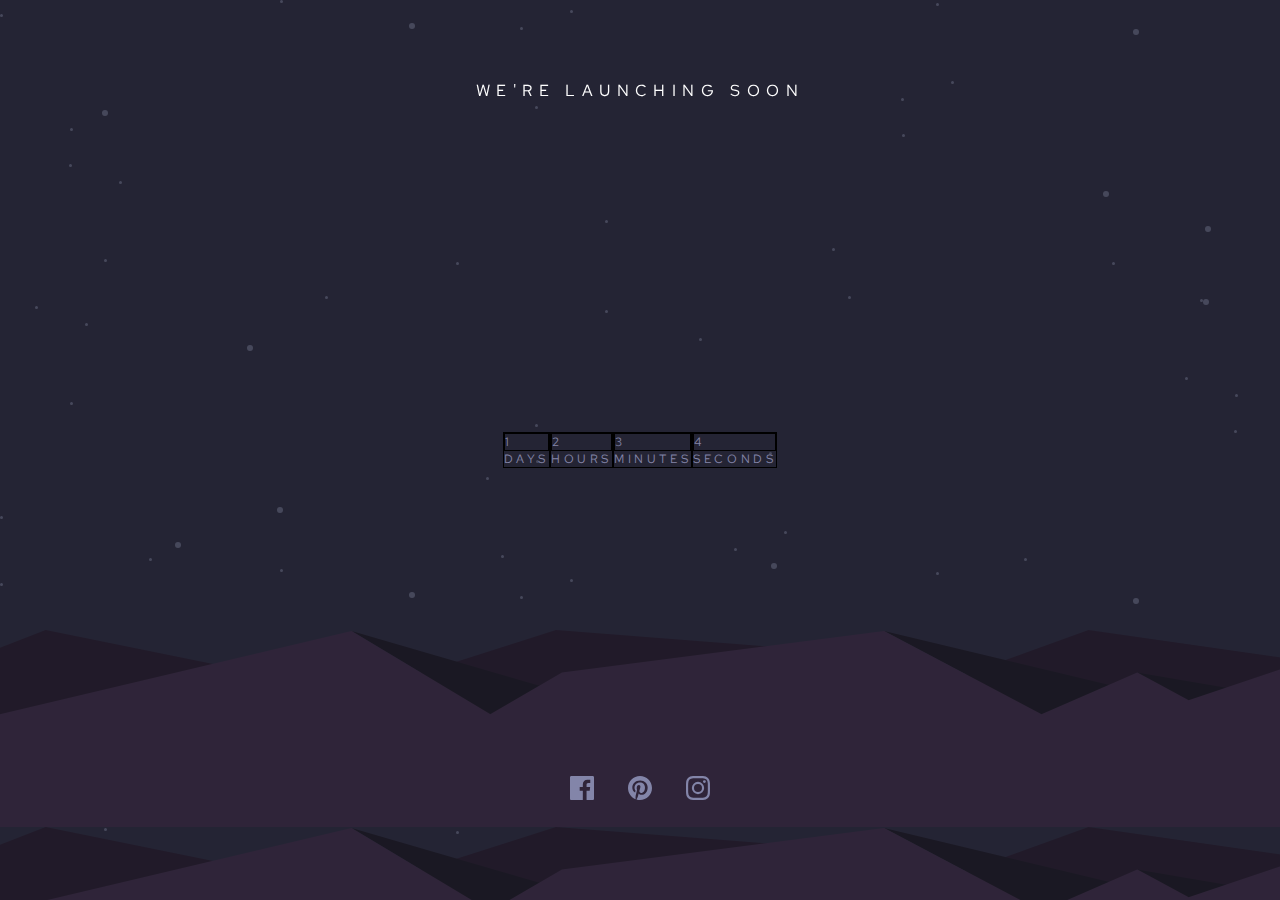
==== launch-countdown-timer/index.html @ 74305018 "html/css done" ====
<!DOCTYPE html>
<html lang="en">
<head>
  <meta charset="UTF-8">
  <meta name="viewport" content="width=device-width, initial-scale=1.0">
  <link rel="preconnect" href="https://fonts.googleapis.com">
  <link href="https://fonts.googleapis.com/css2?family=Red+Hat+Text:wght@700&display=swap" rel="stylesheet">
  <link rel="stylesheet" href="./css/styles.css">
  <link rel="icon" type="image/png" sizes="32x32" href="./images/favicon-32x32.png">

  <title>Frontend Mentor | Launch countdown timer</title>

</head>
<body>

<main>
  <div class="header">
   <p> We're launching soon </p>
  </div>

 <div class="timer">
  <div><div class="box">1</div><span>Days</span></div>
  <div><div class="box">2</div><span>Hours</span></div>
  <div><div class="box">3</div><span>Minutes</span></div>
  <div><div class="box">4</div><span>Seconds</span></div>

 </div>

 <div class="footer">

  <div class="icons">
   <a href=""><svg xmlns="http://www.w3.org/2000/svg" width="24" height="24"><path fill="#8385A9" d="M22.675 0H1.325C.593 0 0 .593 0 1.325v21.351C0 23.407.593 24 1.325 24H12.82v-9.294H9.692v-3.622h3.128V8.413c0-3.1 1.893-4.788 4.659-4.788 1.325 0 2.463.099 2.795.143v3.24l-1.918.001c-1.504 0-1.795.715-1.795 1.763v2.313h3.587l-.467 3.622h-3.12V24h6.116c.73 0 1.323-.593 1.323-1.325V1.325C24 .593 23.407 0 22.675 0z"/></svg></a>
   <a href=""><svg xmlns="http://www.w3.org/2000/svg" width="24" height="24"><path fill="#8385A9" d="M12 0C5.373 0 0 5.372 0 12c0 5.084 3.163 9.426 7.627 11.174-.105-.949-.2-2.405.042-3.441.218-.937 1.407-5.965 1.407-5.965s-.359-.719-.359-1.782c0-1.668.967-2.914 2.171-2.914 1.023 0 1.518.769 1.518 1.69 0 1.029-.655 2.568-.994 3.995-.283 1.194.599 2.169 1.777 2.169 2.133 0 3.772-2.249 3.772-5.495 0-2.873-2.064-4.882-5.012-4.882-3.414 0-5.418 2.561-5.418 5.207 0 1.031.397 2.138.893 2.738a.36.36 0 01.083.345l-.333 1.36c-.053.22-.174.267-.402.161-1.499-.698-2.436-2.889-2.436-4.649 0-3.785 2.75-7.262 7.929-7.262 4.163 0 7.398 2.967 7.398 6.931 0 4.136-2.607 7.464-6.227 7.464-1.216 0-2.359-.631-2.75-1.378l-.748 2.853c-.271 1.043-1.002 2.35-1.492 3.146C9.57 23.812 10.763 24 12 24c6.627 0 12-5.373 12-12 0-6.628-5.373-12-12-12z"/></svg></a>
   <a href=""><svg xmlns="http://www.w3.org/2000/svg" width="24" height="24"><path fill="#8385A9" d="M12 2.163c3.204 0 3.584.012 4.85.07 3.252.148 4.771 1.691 4.919 4.919.058 1.265.069 1.645.069 4.849 0 3.205-.012 3.584-.069 4.849-.149 3.225-1.664 4.771-4.919 4.919-1.266.058-1.644.07-4.85.07-3.204 0-3.584-.012-4.849-.07-3.26-.149-4.771-1.699-4.919-4.92-.058-1.265-.07-1.644-.07-4.849 0-3.204.013-3.583.07-4.849.149-3.227 1.664-4.771 4.919-4.919 1.266-.057 1.645-.069 4.849-.069zM12 0C8.741 0 8.333.014 7.053.072 2.695.272.273 2.69.073 7.052.014 8.333 0 8.741 0 12c0 3.259.014 3.668.072 4.948.2 4.358 2.618 6.78 6.98 6.98C8.333 23.986 8.741 24 12 24c3.259 0 3.668-.014 4.948-.072 4.354-.2 6.782-2.618 6.979-6.98.059-1.28.073-1.689.073-4.948 0-3.259-.014-3.667-.072-4.947-.196-4.354-2.617-6.78-6.979-6.98C15.668.014 15.259 0 12 0zm0 5.838a6.162 6.162 0 100 12.324 6.162 6.162 0 000-12.324zM12 16a4 4 0 110-8 4 4 0 010 8zm6.406-11.845a1.44 1.44 0 100 2.881 1.44 1.44 0 000-2.881z"/></svg></a>
  </div>

 </div>

</main>

</body>
</html>
---- launch-countdown-timer/css/styles.css ----
* {
  -webkit-box-sizing: border-box;
          box-sizing: border-box;
  margin: 0;
}

main {
  background-image: url("../images/bg-stars.svg");
  background-color: #242434;
  min-width: 100vh;
  min-height: 100vh;
  display: -webkit-box;
  display: -ms-flexbox;
  display: flex;
  -webkit-box-orient: vertical;
  -webkit-box-direction: normal;
      -ms-flex-direction: column;
          flex-direction: column;
  -webkit-box-pack: center;
      -ms-flex-pack: center;
          justify-content: center;
  -webkit-box-align: center;
      -ms-flex-align: center;
          align-items: center;
}

.header {
  display: -webkit-box;
  display: -ms-flexbox;
  display: flex;
  -webkit-box-orient: horizontal;
  -webkit-box-direction: normal;
      -ms-flex-direction: row;
          flex-direction: row;
  -webkit-box-pack: center;
      -ms-flex-pack: center;
          justify-content: center;
  -webkit-box-align: center;
      -ms-flex-align: center;
          align-items: center;
  position: fixed;
  top: 0;
  width: 100%;
  height: 20%;
}

.header p {
  color: white;
  text-transform: uppercase;
  font-size: 16px;
  font-family: Red Hat Text, sans-serif;
  letter-spacing: 0.4em;
}

.timer {
  display: -webkit-box;
  display: -ms-flexbox;
  display: flex;
  -webkit-box-orient: horizontal;
  -webkit-box-direction: normal;
      -ms-flex-direction: row;
          flex-direction: row;
  -webkit-box-pack: center;
      -ms-flex-pack: center;
          justify-content: center;
  -webkit-box-align: center;
      -ms-flex-align: center;
          align-items: center;
  text-transform: uppercase;
  color: #8486a9;
  letter-spacing: 0.3em;
  font-size: 12px;
  font-family: Red Hat Text, sans-serif;
}

.timer div {
  border: 1px solid black;
}

.footer {
  background-image: url("../images/pattern-hills.svg");
  position: fixed;
  bottom: 0;
  width: 100%;
  height: 30%;
  display: -webkit-box;
  display: -ms-flexbox;
  display: flex;
  -webkit-box-orient: horizontal;
  -webkit-box-direction: normal;
      -ms-flex-direction: row;
          flex-direction: row;
  -webkit-box-pack: center;
      -ms-flex-pack: center;
          justify-content: center;
  -webkit-box-align: center;
      -ms-flex-align: center;
          align-items: center;
}

.footer a {
  margin: 15px;
}

.footer .icons {
  -webkit-margin-before: 50px;
          margin-block-start: 50px;
}

.footer .icons a:hover path {
  fill: #fb6087;
}
/*# sourceMappingURL=styles.css.map */
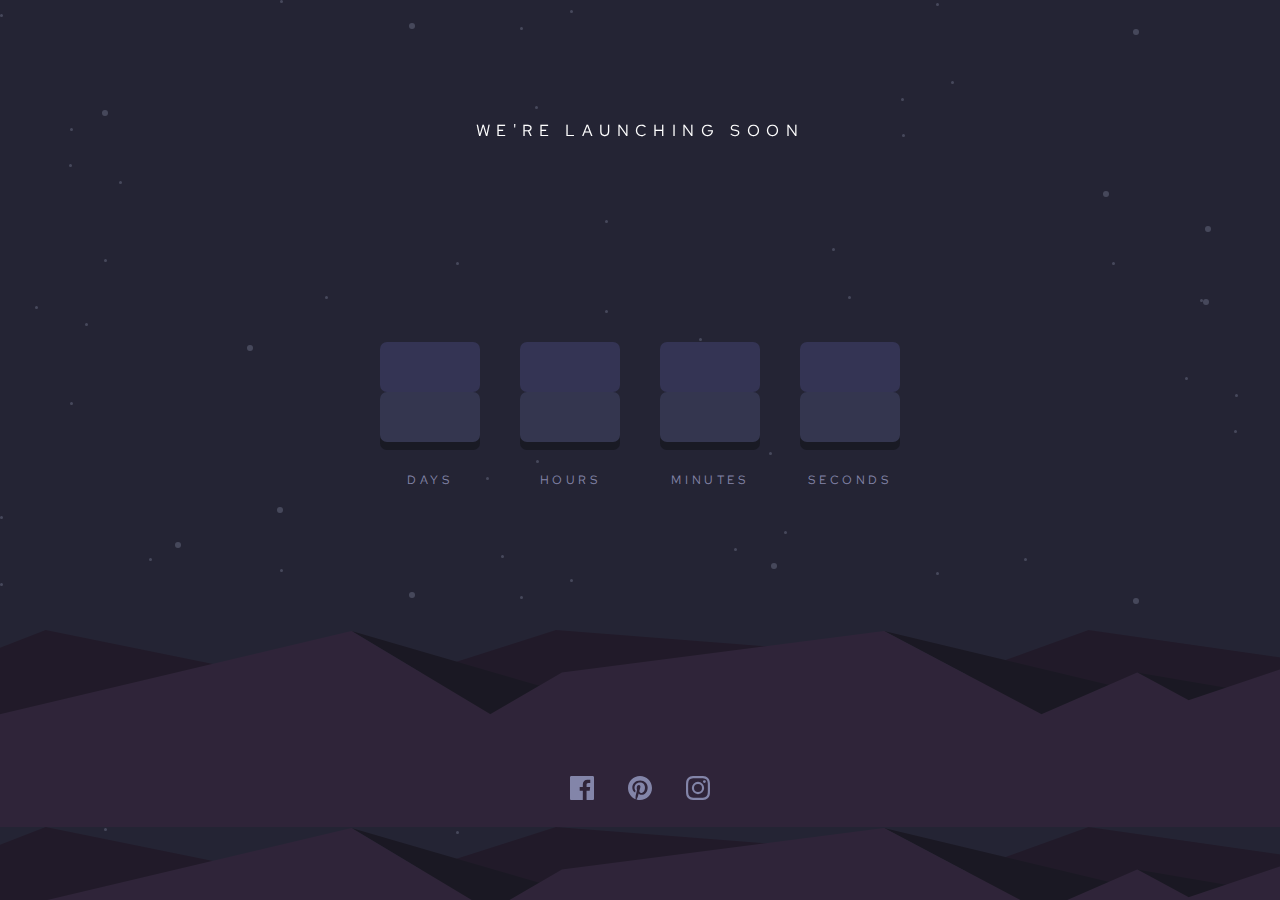
==== commit 9dc9f371: "css updated" ====
--- a/launch-countdown-timer/index.html
+++ b/launch-countdown-timer/index.html
@@ -19,10 +19,35 @@
   </div>
 
  <div class="timer">
-  <div><div class="box">1</div><span>Days</span></div>
-  <div><div class="box">2</div><span>Hours</span></div>
-  <div><div class="box">3</div><span>Minutes</span></div>
-  <div><div class="box">4</div><span>Seconds</span></div>
+
+  <div class="div-box">
+      <div class="timer-box">
+          <div></div>
+          <div></div>
+      </div>
+      <span>Days</span>
+  </div>
+  <div  class="div-box">
+    <div class="timer-box">
+        <div></div>
+        <div></div>
+    </div>
+    <span>Hours</span>
+</div>
+<div  class="div-box">
+  <div class="timer-box">
+      <div></div>
+      <div></div>
+  </div>
+  <span>Minutes</span>
+</div>
+<div  class="div-box">
+  <div class="timer-box">
+      <div></div>
+      <div></div>
+  </div>
+  <span>Seconds</span>
+</div>
 
  </div>
 
--- a/launch-countdown-timer/css/styles.css
+++ b/launch-countdown-timer/css/styles.css
@@ -1,4 +1,4 @@
-* {
+body {
   -webkit-box-sizing: border-box;
           box-sizing: border-box;
   margin: 0;
@@ -42,6 +42,7 @@
   top: 0;
   width: 100%;
   height: 20%;
+  margin-top: 40px;
 }
 
 .header p {
@@ -66,6 +67,7 @@
   -webkit-box-align: center;
       -ms-flex-align: center;
           align-items: center;
+  margin-bottom: 70px;
   text-transform: uppercase;
   color: #8486a9;
   letter-spacing: 0.3em;
@@ -73,8 +75,60 @@
   font-family: Red Hat Text, sans-serif;
 }
 
-.timer div {
-  border: 1px solid black;
+.timer .div-box {
+  margin: 0px 20px;
+  display: -webkit-box;
+  display: -ms-flexbox;
+  display: flex;
+  -webkit-box-orient: vertical;
+  -webkit-box-direction: normal;
+      -ms-flex-direction: column;
+          flex-direction: column;
+  -webkit-box-pack: center;
+      -ms-flex-pack: center;
+          justify-content: center;
+  -webkit-box-align: center;
+      -ms-flex-align: center;
+          align-items: center;
+}
+
+.timer .div-box span {
+  -webkit-margin-before: 30px;
+          margin-block-start: 30px;
+}
+
+.timer .timer-box {
+  display: -webkit-box;
+  display: -ms-flexbox;
+  display: flex;
+  -webkit-box-orient: vertical;
+  -webkit-box-direction: normal;
+      -ms-flex-direction: column;
+          flex-direction: column;
+  -webkit-box-pack: center;
+      -ms-flex-pack: center;
+          justify-content: center;
+  -webkit-box-align: center;
+      -ms-flex-align: center;
+          align-items: center;
+  width: 100px;
+  height: 100px;
+}
+
+.timer .timer-box div:nth-child(1) {
+  background-color: #343454;
+  width: 100%;
+  height: 100%;
+  border-radius: 7px;
+}
+
+.timer .timer-box div:nth-child(2) {
+  background-color: #34364f;
+  width: 100%;
+  height: 100%;
+  border-radius: 7px;
+  -webkit-box-shadow: 0px 8px #191a24;
+          box-shadow: 0px 8px #191a24;
 }
 
 .footer {
